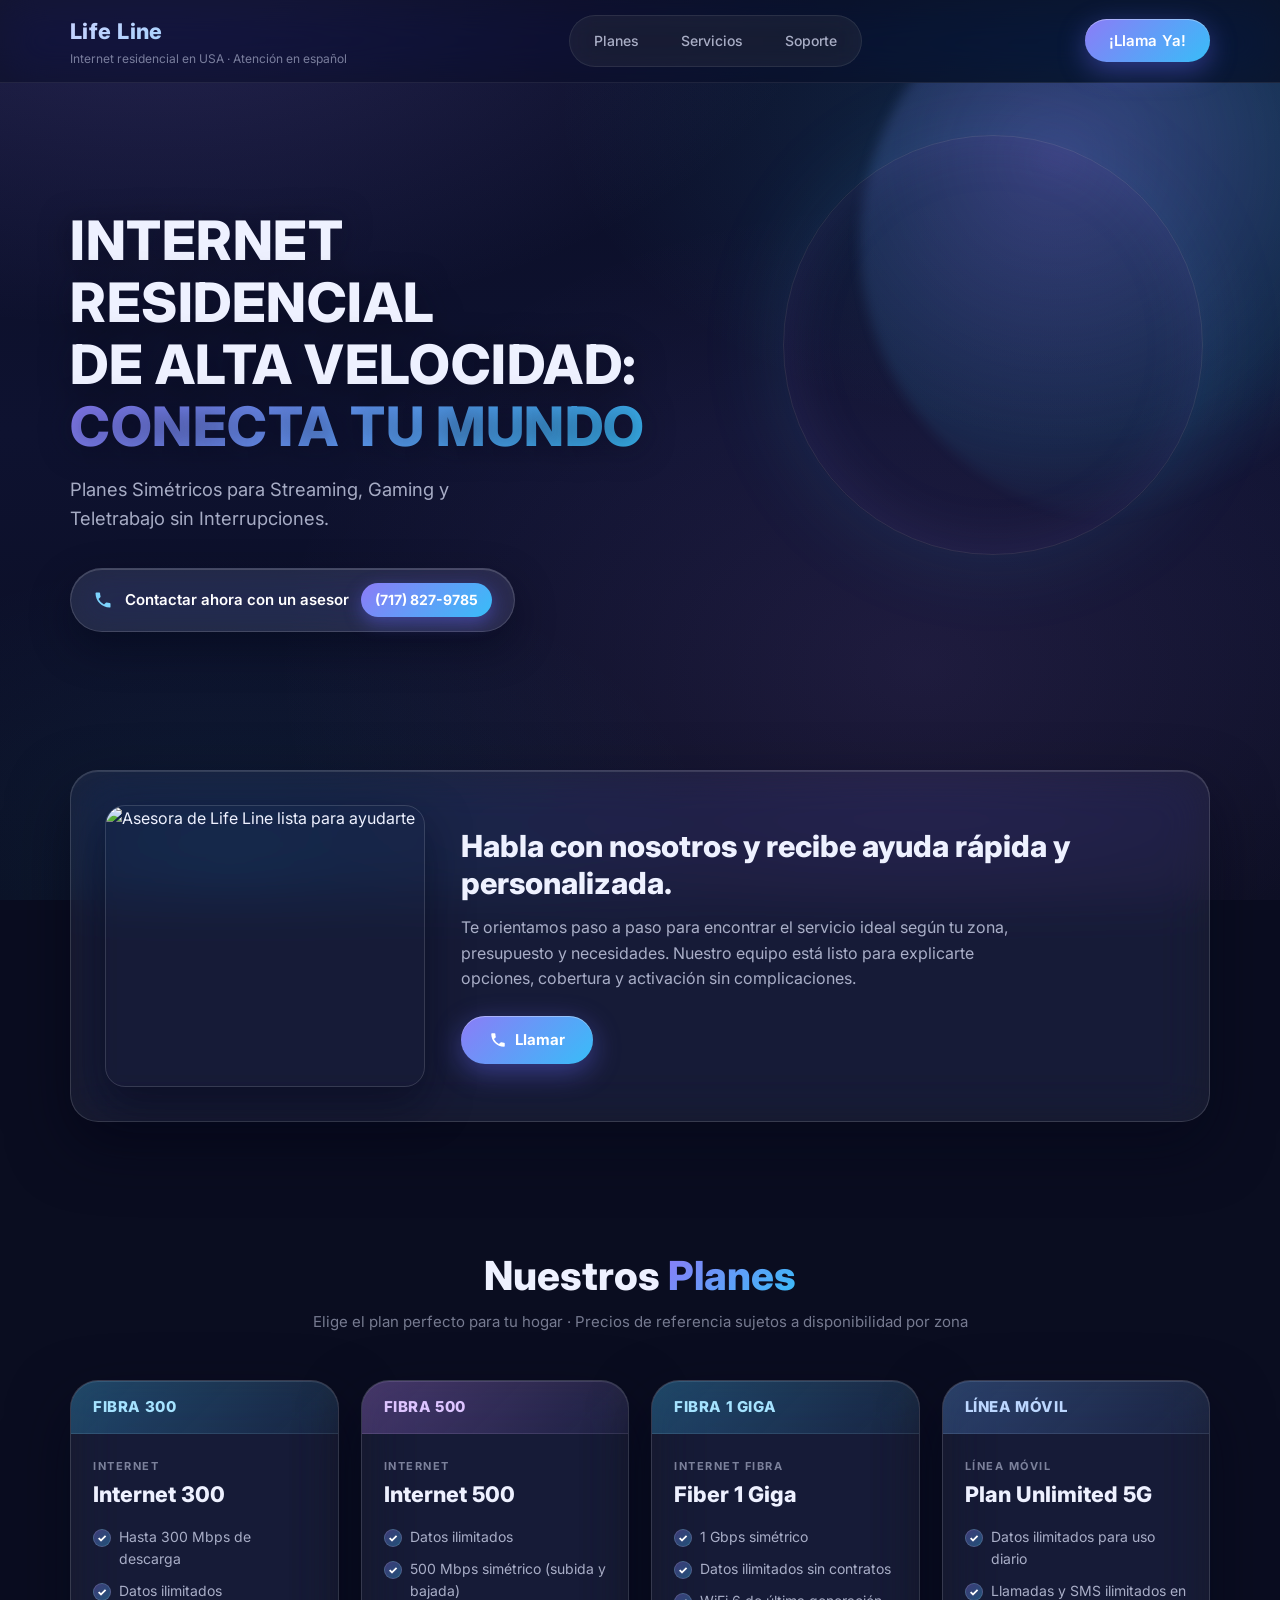
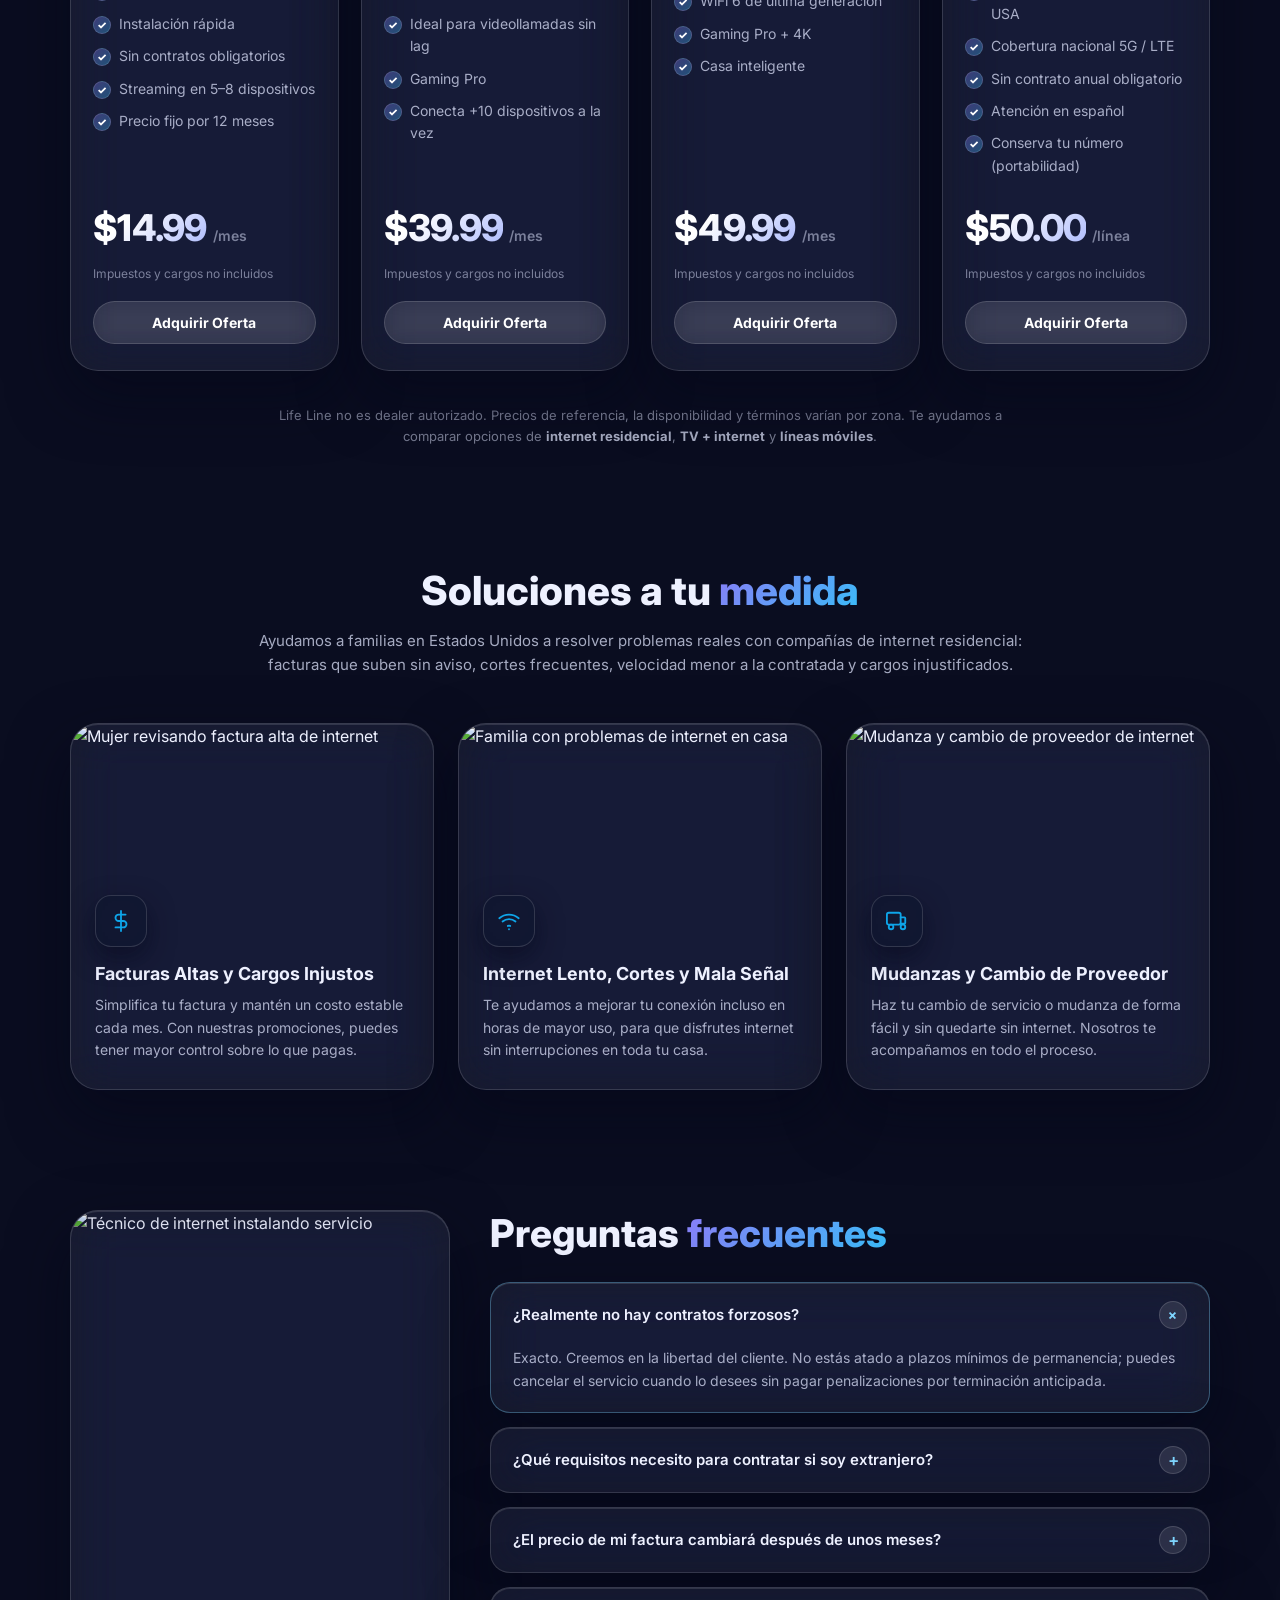
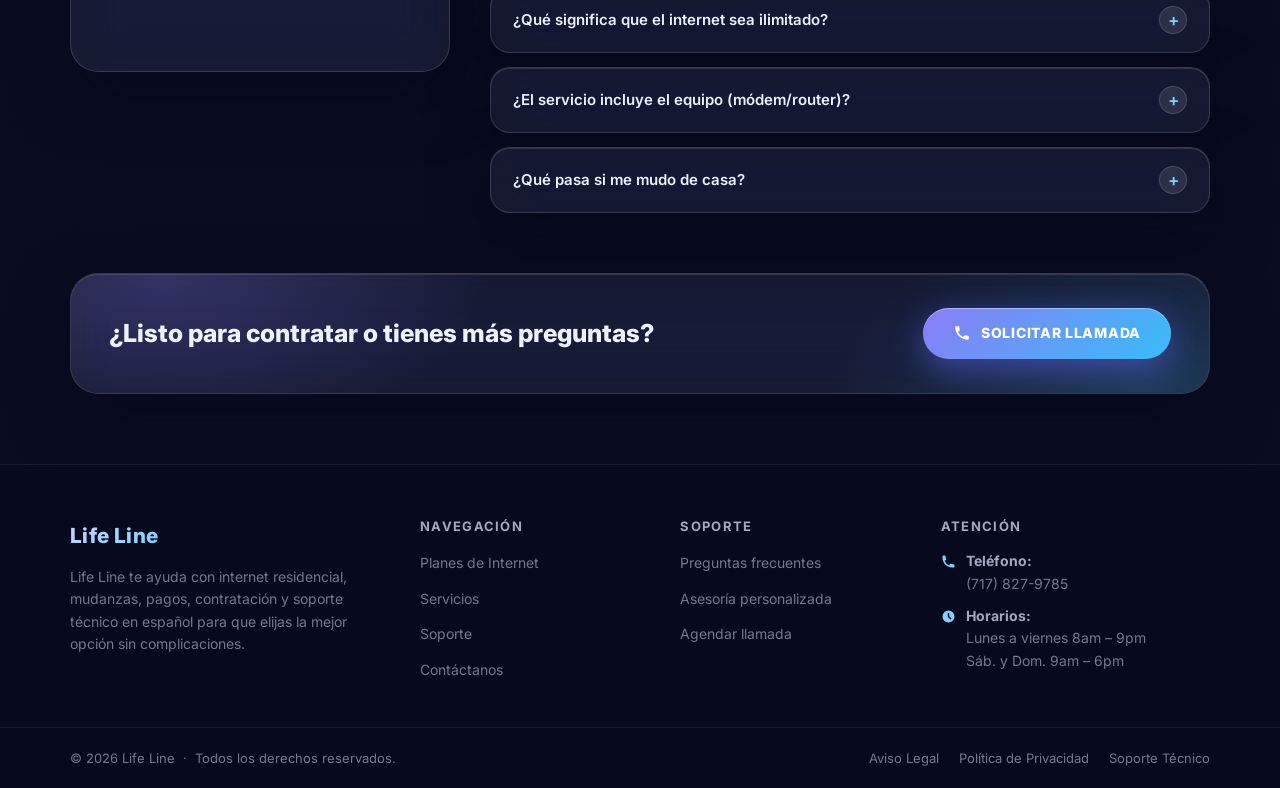
==== index.html @ d0dc678c "Rebranding a Life Line y rediseño Spatial UI - Marca Life Line en todo el sitio (antes Connecting), " ====
<!doctype html>
<html lang="es">
  <head>
    <meta charset="UTF-8" />
    <meta name="viewport" content="width=device-width, initial-scale=1" />
    <meta name="theme-color" content="#0a0d20" />

    <link rel="icon" type="image/svg+xml" href="./images/favicon.svg" />
    <link rel="apple-touch-icon" href="./images/favicon.svg" />

    <title>Life Line | Internet residencial en Estados Unidos (Planes y ayuda en español)</title>
    <meta
      name="description"
      content="Life Line: opciones de internet residencial y servicio en español para clientes en USA. Planes de 300 Mbps fibra e internet inalámbrico 90–300 Mbps. Ayuda para contratar, pagar y soporte."
    />

    <link rel="canonical" href="./" />

    <meta property="og:type" content="website" />
    <meta property="og:title" content="Life Line | Internet residencial en USA" />
    <meta
      property="og:description"
      content="Planes de internet residencial (fibra 300 Mbps e inalámbrico 90–300 Mbps). Ayuda en español para contratar, pagar y soporte."
    />
    <meta property="og:locale" content="es_US" />

    <meta name="twitter:card" content="summary" />
    <meta name="twitter:title" content="Life Line | Internet residencial en USA" />
    <meta
      name="twitter:description"
      content="Planes de internet residencial en Estados Unidos. Atención en español." />

    <link rel="preconnect" href="https://fonts.googleapis.com" />
    <link rel="preconnect" href="https://fonts.gstatic.com" crossorigin />
    <link
      href="https://fonts.googleapis.com/css2?family=Inter:wght@400;500;600;700&display=swap&font-display=swap"
      rel="stylesheet"
    />

    <meta property="og:image" content="./images/familia_conectada.webp" />
    <meta name="twitter:image" content="./images/familia_conectada.webp" />

    <link rel="stylesheet" href="./styles.css" />

    <script type="application/ld+json">
      {
        "@context": "https://schema.org",
        "@type": "LocalBusiness",
        "name": "Life Line",
        "areaServed": "US",
        "url": "./",
        "inLanguage": "es",
        "description": "Opciones de internet residencial y servicio en español para clientes en Estados Unidos. Ayuda para contratar, pagar y soporte.",
        "serviceType": [
          "Internet residencial",
          "Internet por fibra",
          "Internet inalámbrico residencial",
          "TV + Internet",
          "Líneas móviles familiares"
        ]
      }
    </script>
  </head>

  <body>
    <a class="skip-link" href="#contenido">Saltar al contenido</a>

    <header class="site-header-dark">
      <div class="container px-4">
        <div class="header-row">
          <a href="#contenido" class="brand" aria-label="Life Line — inicio">
            <div>
              <div class="brand-name">Life Line</div>
              <div class="brand-tagline">Internet residencial en USA · Atención en español</div>
            </div>
          </a>

          <nav class="nav" aria-label="Navegación principal">
            <a href="#planes">Planes</a>
            <a href="#beneficios">Servicios</a>
            <a href="#preguntas">Soporte</a>
          </nav>

          <div class="header-cta">
            <button class="btn btn-primary btn-pulse" data-action="call" type="button">¡Llama Ya!</button>
          </div>
        </div>
      </div>
    </header>

    <main id="contenido">

      <!-- ── Hero ──────────────────────────────────── -->
      <section class="hero-fullwidth" aria-label="Sección principal">
        <div class="hero-wm-cover" aria-hidden="true"></div>
        <div class="container px-4 relative z-10">
          <div class="hero-text-block">
            <h1 class="hero-title">
              INTERNET RESIDENCIAL<br>
              DE ALTA VELOCIDAD:<br>
              <span class="hero-accent">CONECTA TU MUNDO</span>
            </h1>
            <p class="hero-sub">
              Planes Simétricos para Streaming, Gaming y<br>
              Teletrabajo sin Interrupciones.
            </p>
            <a href="tel:+17178279785" class="btn-contact-hero">
              <svg xmlns="http://www.w3.org/2000/svg" viewBox="0 0 24 24" fill="currentColor" width="20" height="20" aria-hidden="true"><path d="M6.62 10.79a15.05 15.05 0 006.59 6.59l2.2-2.2a1 1 0 011.01-.24c1.12.37 2.33.57 3.58.57a1 1 0 011 1V20a1 1 0 01-1 1C10.61 21 3 13.39 3 4a1 1 0 011-1h3.5a1 1 0 011 1c0 1.25.2 2.46.57 3.58a1 1 0 01-.25 1.01l-2.2 2.2z"/></svg>
              <span>Contactar ahora con un asesor</span>
              <span class="btn-contact-num">(717) 827-9785</span>
            </a>
          </div>
        </div>
      </section>

      <!-- ── CTA Banner ─────────────────────────────── -->
      <section class="cta-banner-section" aria-label="Habla con nosotros">
        <div class="container px-4">
          <div class="cta-banner-inner">
            <div class="cta-banner-img-wrap">
              <img src="./images/mujer_call_center.webp" alt="Asesora de Life Line lista para ayudarte" class="cta-banner-img">
            </div>
            <div class="cta-banner-text">
              <h2>Habla con nosotros y recibe ayuda rápida y personalizada.</h2>
              <p>Te orientamos paso a paso para encontrar el servicio ideal según tu zona, presupuesto y necesidades. Nuestro equipo está listo para explicarte opciones, cobertura y activación sin complicaciones.</p>
              <a href="tel:+17178279785" class="cta-banner-btn">
                <svg xmlns="http://www.w3.org/2000/svg" viewBox="0 0 24 24" fill="currentColor" width="18" height="18" aria-hidden="true"><path d="M6.62 10.79a15.05 15.05 0 006.59 6.59l2.2-2.2a1 1 0 011.01-.24c1.12.37 2.33.57 3.58.57a1 1 0 011 1V20a1 1 0 01-1 1C10.61 21 3 13.39 3 4a1 1 0 011-1h3.5a1 1 0 011 1c0 1.25.2 2.46.57 3.58a1 1 0 01-.25 1.01l-2.2 2.2z"/></svg>
                Llamar
              </a>
            </div>
          </div>
        </div>
      </section>

      <!-- ── Planes ─────────────────────────────────── -->
      <section id="planes" class="planes-section-v2">
        <div class="container px-4">

          <div class="planes-head-v2">
            <h2>Nuestros <span>Planes</span></h2>
            <p>Elige el plan perfecto para tu hogar · Precios de referencia sujetos a disponibilidad por zona</p>
          </div>

          <div class="planes-grid-v2">

            <!-- Plan 1 -->
            <article class="plan-card-v2">
              <div class="plan-card-v2-header plan-v2-cyan">Fibra 300</div>
              <div class="plan-card-v2-body">
                <p class="plan-v2-type">INTERNET</p>
                <h3 class="plan-v2-name">Internet 300</h3>
                <ul class="plan-v2-features">
                  <li>Hasta 300 Mbps de descarga</li>
                  <li>Datos ilimitados</li>
                  <li>Instalación rápida</li>
                  <li>Sin contratos obligatorios</li>
                  <li>Streaming en 5–8 dispositivos</li>
                  <li>Precio fijo por 12 meses</li>
                </ul>
                <div class="plan-v2-price-row">
                  <span class="plan-v2-price">$14.99</span>
                  <span class="plan-v2-freq">/mes</span>
                </div>
                <p class="plan-v2-note">Impuestos y cargos no incluidos</p>
                <button class="plan-v2-btn plan-v2-btn-cyan" data-action="call" type="button">Adquirir Oferta</button>
              </div>
            </article>

            <!-- Plan 2 -->
            <article class="plan-card-v2">
              <div class="plan-card-v2-header plan-v2-purple">Fibra 500</div>
              <div class="plan-card-v2-body">
                <p class="plan-v2-type">INTERNET</p>
                <h3 class="plan-v2-name">Internet 500</h3>
                <ul class="plan-v2-features">
                  <li>Datos ilimitados</li>
                  <li>500 Mbps simétrico (subida y bajada)</li>
                  <li>Ideal para videollamadas sin lag</li>
                  <li>Gaming Pro</li>
                  <li>Conecta +10 dispositivos a la vez</li>
                </ul>
                <div class="plan-v2-price-row">
                  <span class="plan-v2-price">$39.99</span>
                  <span class="plan-v2-freq">/mes</span>
                </div>
                <p class="plan-v2-note">Impuestos y cargos no incluidos</p>
                <button class="plan-v2-btn plan-v2-btn-purple" data-action="call" type="button">Adquirir Oferta</button>
              </div>
            </article>

            <!-- Plan 3 -->
            <article class="plan-card-v2">
              <div class="plan-card-v2-header plan-v2-cyan">Fibra 1 Giga</div>
              <div class="plan-card-v2-body">
                <p class="plan-v2-type">INTERNET FIBRA</p>
                <h3 class="plan-v2-name">Fiber 1 Giga</h3>
                <ul class="plan-v2-features">
                  <li>1 Gbps simétrico</li>
                  <li>Datos ilimitados sin contratos</li>
                  <li>WiFi 6 de última generación</li>
                  <li>Gaming Pro + 4K</li>
                  <li>Casa inteligente</li>
                </ul>
                <div class="plan-v2-price-row">
                  <span class="plan-v2-price">$49.99</span>
                  <span class="plan-v2-freq">/mes</span>
                </div>
                <p class="plan-v2-note">Impuestos y cargos no incluidos</p>
                <button class="plan-v2-btn plan-v2-btn-cyan" data-action="call" type="button">Adquirir Oferta</button>
              </div>
            </article>

            <!-- Plan 4 -->
            <article class="plan-card-v2">
              <div class="plan-card-v2-header plan-v2-blue">Línea Móvil</div>
              <div class="plan-card-v2-body">
                <p class="plan-v2-type">LÍNEA MÓVIL</p>
                <h3 class="plan-v2-name">Plan Unlimited 5G</h3>
                <ul class="plan-v2-features">
                  <li>Datos ilimitados para uso diario</li>
                  <li>Llamadas y SMS ilimitados en USA</li>
                  <li>Cobertura nacional 5G / LTE</li>
                  <li>Sin contrato anual obligatorio</li>
                  <li>Atención en español</li>
                  <li>Conserva tu número (portabilidad)</li>
                </ul>
                <div class="plan-v2-price-row">
                  <span class="plan-v2-price">$50.00</span>
                  <span class="plan-v2-freq">/línea</span>
                </div>
                <p class="plan-v2-note">Impuestos y cargos no incluidos</p>
                <button class="plan-v2-btn plan-v2-btn-blue" data-action="call" type="button">Adquirir Oferta</button>
              </div>
            </article>

          </div>

          <p class="planes-legal-v2">
            Life Line no es dealer autorizado. Precios de referencia, la disponibilidad y términos varían por zona.
            Te ayudamos a comparar opciones de <strong>internet residencial</strong>, <strong>TV + internet</strong> y <strong>líneas móviles</strong>.
          </p>
        </div>
      </section>

      <!-- ── Soluciones a tu medida ─────────────────── -->
      <section id="beneficios" class="soluciones-section">
        <div class="container px-4">

          <div class="soluciones-head">
            <h2>Soluciones a tu <span>medida</span></h2>
            <p>Ayudamos a familias en Estados Unidos a resolver problemas reales con compañías de internet residencial: facturas que suben sin aviso, cortes frecuentes, velocidad menor a la contratada y cargos injustificados.</p>
          </div>

          <div class="soluciones-grid">

            <article class="solucion-card">
              <img src="./images/sol_facturas.webp" alt="Mujer revisando factura alta de internet" class="solucion-img-real">
              <div class="solucion-body">
                <div class="solucion-icon">
                  <svg viewBox="0 0 24 24" fill="none" stroke="#0ea5e9" stroke-width="2" stroke-linecap="round" stroke-linejoin="round" width="22" height="22">
                    <line x1="12" y1="1" x2="12" y2="23"/><path d="M17 5H9.5a3.5 3.5 0 000 7h5a3.5 3.5 0 010 7H6"/>
                  </svg>
                </div>
                <h3>Facturas Altas y Cargos Injustos</h3>
                <p>Simplifica tu factura y mantén un costo estable cada mes. Con nuestras promociones, puedes tener mayor control sobre lo que pagas.</p>
              </div>
            </article>

            <article class="solucion-card">
              <img src="./images/sol_internet.webp" alt="Familia con problemas de internet en casa" class="solucion-img-real">
              <div class="solucion-body">
                <div class="solucion-icon">
                  <svg viewBox="0 0 24 24" fill="none" stroke="#0ea5e9" stroke-width="2" stroke-linecap="round" stroke-linejoin="round" width="22" height="22">
                    <path d="M1.42 9a16 16 0 0121.16 0"/><path d="M5 12.55a11 11 0 0114.08 0"/><path d="M10.71 17.4a4 4 0 012.62-.01"/><circle cx="12" cy="21" r="1" fill="#0ea5e9" stroke="none"/>
                  </svg>
                </div>
                <h3>Internet Lento, Cortes y Mala Señal</h3>
                <p>Te ayudamos a mejorar tu conexión incluso en horas de mayor uso, para que disfrutes internet sin interrupciones en toda tu casa.</p>
              </div>
            </article>

            <article class="solucion-card">
              <img src="./images/sol_mudanza.webp" alt="Mudanza y cambio de proveedor de internet" class="solucion-img-real">
              <div class="solucion-body">
                <div class="solucion-icon">
                  <svg viewBox="0 0 24 24" fill="none" stroke="#0ea5e9" stroke-width="2" stroke-linecap="round" stroke-linejoin="round" width="22" height="22">
                    <rect x="1" y="3" width="15" height="13" rx="2"/><path d="M16 8h4a1 1 0 011 1v5a1 1 0 01-1 1h-4"/><circle cx="5.5" cy="18.5" r="2.5"/><circle cx="18.5" cy="18.5" r="2.5"/>
                  </svg>
                </div>
                <h3>Mudanzas y Cambio de Proveedor</h3>
                <p>Haz tu cambio de servicio o mudanza de forma fácil y sin quedarte sin internet. Nosotros te acompañamos en todo el proceso.</p>
              </div>
            </article>

          </div>
        </div>
      </section>

      <!-- ── Preguntas Frecuentes ───────────────────── -->
      <section id="preguntas" class="faq-section-v2">
        <div class="container px-4">
          <div class="faq-layout-v2">

            <div class="faq-img-col">
              <img src="./images/faq_tecnico.webp" alt="Técnico de internet instalando servicio" class="faq-img-photo">
            </div>

            <div class="faq-content-col">
              <h2 class="faq-v2-title">Preguntas <span>frecuentes</span></h2>

              <div class="faq-accordion-v2">

                <details class="faq-item-v2" open>
                  <summary class="faq-q-v2">¿Realmente no hay contratos forzosos?</summary>
                  <div class="faq-a-v2">Exacto. Creemos en la libertad del cliente. No estás atado a plazos mínimos de permanencia; puedes cancelar el servicio cuando lo desees sin pagar penalizaciones por terminación anticipada.</div>
                </details>

                <details class="faq-item-v2">
                  <summary class="faq-q-v2">¿Qué requisitos necesito para contratar si soy extranjero?</summary>
                  <div class="faq-a-v2">En la mayoría de los casos solo necesitas un ID válido y una dirección de servicio en USA. Te orientamos con todos los pasos y documentos necesarios según tu situación.</div>
                </details>

                <details class="faq-item-v2">
                  <summary class="faq-q-v2">¿El precio de mi factura cambiará después de unos meses?</summary>
                  <div class="faq-a-v2">Algunos planes tienen precio introductorio por 12 meses. Te explicamos exactamente cuándo y cuánto puede cambiar tu tarifa para que no tengas sorpresas en tu factura.</div>
                </details>

                <details class="faq-item-v2">
                  <summary class="faq-q-v2">¿Qué significa que el internet sea ilimitado?</summary>
                  <div class="faq-a-v2">Significa que no hay límite en los gigabytes que puedes consumir al mes. Puedes hacer streaming, gaming y videollamadas sin preocuparte por quedarte sin datos.</div>
                </details>

                <details class="faq-item-v2">
                  <summary class="faq-q-v2">¿El servicio incluye el equipo (módem/router)?</summary>
                  <div class="faq-a-v2">Depende del proveedor y plan que elijas. Te informamos qué está incluido y si hay costos adicionales por el equipo, para que tomes la mejor decisión.</div>
                </details>

                <details class="faq-item-v2">
                  <summary class="faq-q-v2">¿Qué pasa si me mudo de casa?</summary>
                  <div class="faq-a-v2">Te ayudamos a gestionar el traslado de tu servicio a la nueva dirección o a buscar la mejor opción disponible en tu nueva zona de cobertura.</div>
                </details>

              </div>
            </div>

          </div>
        </div>

        <div class="faq-v2-cta">
          <div class="container px-4">
            <div class="faq-v2-cta-inner">
              <h3>¿Listo para contratar o tienes más preguntas?</h3>
              <a href="tel:+17178279785" class="faq-v2-btn-call">
                <svg xmlns="http://www.w3.org/2000/svg" viewBox="0 0 24 24" fill="currentColor" width="18" height="18" aria-hidden="true"><path d="M6.62 10.79a15.05 15.05 0 006.59 6.59l2.2-2.2a1 1 0 011.01-.24c1.12.37 2.33.57 3.58.57a1 1 0 011 1V20a1 1 0 01-1 1C10.61 21 3 13.39 3 4a1 1 0 011-1h3.5a1 1 0 011 1c0 1.25.2 2.46.57 3.58a1 1 0 01-.25 1.01l-2.2 2.2z"/></svg>
                SOLICITAR LLAMADA
              </a>
            </div>
          </div>
        </div>
      </section>

    </main>

    <!-- ── Footer ─────────────────────────────────── -->
    <footer class="footer-new">
      <div class="container px-4">
        <div class="footer-new-top">

          <div class="footer-new-brand">
            <div class="footer-new-logo">
              <span>Life Line</span>
            </div>
            <p>Life Line te ayuda con internet residencial, mudanzas, pagos, contratación y soporte técnico en español para que elijas la mejor opción sin complicaciones.</p>
          </div>

          <div class="footer-new-col">
            <h4>Navegación</h4>
            <ul>
              <li><a href="#planes">Planes de Internet</a></li>
              <li><a href="#beneficios">Servicios</a></li>
              <li><a href="#preguntas">Soporte</a></li>
              <li><a href="tel:+17178279785">Contáctanos</a></li>
            </ul>
          </div>

          <div class="footer-new-col">
            <h4>Soporte</h4>
            <ul>
              <li><a href="#preguntas">Preguntas frecuentes</a></li>
              <li><a href="tel:+17178279785">Asesoría personalizada</a></li>
              <li><a href="tel:+17178279785">Agendar llamada</a></li>
            </ul>
          </div>

          <div class="footer-new-col">
            <h4>Atención</h4>
            <ul class="footer-new-contact">
              <li>
                <svg viewBox="0 0 20 20" fill="currentColor" width="15" height="15" aria-hidden="true"><path d="M2 3a1 1 0 011-1h2.153a1 1 0 01.986.836l.74 4.435a1 1 0 01-.54 1.06l-1.548.773a11.037 11.037 0 006.105 6.105l.774-1.548a1 1 0 011.059-.54l4.435.74a1 1 0 01.836.986V17a1 1 0 01-1 1h-2C7.82 18 2 12.18 2 5V3z"/></svg>
                <span><strong>Teléfono:</strong><br>(717) 827-9785</span>
              </li>
              <li>
                <svg viewBox="0 0 20 20" fill="currentColor" width="15" height="15" aria-hidden="true"><path fill-rule="evenodd" d="M10 18a8 8 0 100-16 8 8 0 000 16zm1-12a1 1 0 10-2 0v4a1 1 0 00.293.707l2.828 2.829a1 1 0 101.415-1.415L11 9.586V6z" clip-rule="evenodd"/></svg>
                <span><strong>Horarios:</strong><br>Lunes a viernes 8am – 9pm<br>Sáb. y Dom. 9am – 6pm</span>
              </li>
            </ul>
          </div>

        </div>
      </div>

      <div class="footer-new-bottom">
        <div class="container px-4">
          <div class="footer-new-bottom-inner">
            <span>&copy; <span data-year></span> Life Line &nbsp;·&nbsp; Todos los derechos reservados.</span>
            <span class="footer-new-links">
              <a href="./legal.html">Aviso Legal</a>
              <a href="./privacy.html">Política de Privacidad</a>
              <a href="#preguntas">Soporte Técnico</a>
            </span>
          </div>
        </div>
      </div>
    </footer>

    <div class="sticky-cta" role="region" aria-label="Acciones rápidas">
      <button class="sticky-btn sticky-btn-primary" data-action="call" type="button">LLAMA AHORA</button>
    </div>

    <script src="./app.js" defer></script>
  </body>
</html>
---- styles.css ----
/* ============================================================
   LIFE LINE — Spatial UI (visionOS-inspired)
   Vidrio translúcido, profundidad por capas, glows suaves.
   Paleta: violeta #8b7cf7 · cian #38bdf8 sobre índigo profundo.
   ============================================================ */

:root {
  --bg-0: #0a0d20;
  --bg-1: #10142e;

  --ink: #eef1ff;
  --ink-soft: rgba(226, 232, 255, 0.72);
  --ink-faint: rgba(226, 232, 255, 0.5);

  --violet: #8b7cf7;
  --cyan: #38bdf8;
  --cyan-soft: #7dd3fc;
  --purple: #c084fc;
  --blue: #60a5fa;

  --glass: rgba(255, 255, 255, 0.06);
  --glass-strong: rgba(255, 255, 255, 0.1);
  --stroke: rgba(255, 255, 255, 0.14);
  --stroke-soft: rgba(255, 255, 255, 0.08);

  --radius-lg: 28px;
  --radius-md: 20px;
  --radius-sm: 14px;

  --shadow-float: 0 24px 60px rgba(3, 6, 24, 0.5);
  --shadow-hover: 0 32px 80px rgba(3, 6, 24, 0.65);

  --grad-accent: linear-gradient(135deg, #8b7cf7 0%, #38bdf8 100%);
  --grad-accent-soft: linear-gradient(135deg, rgba(139, 124, 247, 0.35), rgba(56, 189, 248, 0.35));

  --font: "Inter", system-ui, -apple-system, "Segoe UI", sans-serif;
}

/* ── Reset ─────────────────────────────────────────────── */
*,
*::before,
*::after {
  box-sizing: border-box;
}

html {
  scroll-behavior: smooth;
  -webkit-text-size-adjust: 100%;
}

body {
  margin: 0;
  font-family: var(--font);
  font-size: 16px;
  line-height: 1.6;
  color: var(--ink);
  background-color: var(--bg-0);
  /* 5 capas: el parallax de app.js mueve las background-position */
  background-image:
    radial-gradient(1100px 620px at 12% -6%, rgba(139, 124, 247, 0.22), transparent 62%),
    radial-gradient(950px 560px at 88% 12%, rgba(56, 189, 248, 0.16), transparent 60%),
    radial-gradient(1000px 720px at 72% 74%, rgba(192, 132, 252, 0.1), transparent 65%),
    radial-gradient(820px 520px at 18% 96%, rgba(56, 189, 248, 0.08), transparent 60%),
    linear-gradient(180deg, #0b0e26 0%, #0e1230 48%, #0a0d20 100%);
  background-repeat: no-repeat;
  background-attachment: fixed;
  overflow-x: hidden;
  opacity: 0;
}

body[data-ready="true"] {
  opacity: 1;
  transition: opacity 160ms ease;
}

img {
  max-width: 100%;
  display: block;
}

h1, h2, h3, h4 {
  margin: 0;
  line-height: 1.2;
  font-weight: 700;
  color: var(--ink);
}

p {
  margin: 0;
}

ul {
  margin: 0;
  padding: 0;
  list-style: none;
}

a {
  color: var(--cyan-soft);
  text-decoration: none;
}

button {
  font-family: inherit;
  cursor: pointer;
  border: none;
}

::selection {
  background: rgba(139, 124, 247, 0.45);
  color: #fff;
}

:focus-visible {
  outline: 2px solid var(--cyan-soft);
  outline-offset: 3px;
  border-radius: 6px;
}

/* ── Utilidades ────────────────────────────────────────── */
.container {
  max-width: 1180px;
  margin-inline: auto;
}

.px-4 {
  padding-inline: 20px;
}

.relative { position: relative; }
.z-10 { z-index: 10; }

.skip-link {
  position: absolute;
  left: -9999px;
  top: 0;
  z-index: 100;
  padding: 10px 18px;
  background: var(--grad-accent);
  color: #fff;
  border-radius: 0 0 12px 0;
  font-weight: 600;
}

.skip-link:focus {
  left: 0;
}

/* Panel de vidrio base */
.cta-banner-inner,
.plan-card-v2,
.solucion-card,
.faq-item-v2,
.faq-v2-cta-inner,
.faq-img-col {
  background: var(--glass);
  -webkit-backdrop-filter: blur(24px) saturate(160%);
  backdrop-filter: blur(24px) saturate(160%);
  border: 1px solid var(--stroke);
  box-shadow:
    inset 0 1px 0 rgba(255, 255, 255, 0.12),
    var(--shadow-float);
}

@supports not ((backdrop-filter: blur(1px)) or (-webkit-backdrop-filter: blur(1px))) {
  .cta-banner-inner,
  .plan-card-v2,
  .solucion-card,
  .faq-item-v2,
  .faq-v2-cta-inner,
  .faq-img-col {
    background: rgba(20, 24, 52, 0.92);
  }
}

/* Animación de entrada (app.js pone data-reveal) */
[data-reveal] {
  transition: opacity 0.7s cubic-bezier(0.22, 0.61, 0.36, 1),
    transform 0.7s cubic-bezier(0.22, 0.61, 0.36, 1);
}

[data-reveal="pending"] {
  opacity: 0;
  transform: translateY(26px);
}

[data-reveal="in"] {
  opacity: 1;
  transform: none;
}

/* ── Botones ───────────────────────────────────────────── */
.btn {
  display: inline-flex;
  align-items: center;
  justify-content: center;
  gap: 8px;
  padding: 12px 24px;
  border-radius: 999px;
  font-size: 15px;
  font-weight: 600;
  letter-spacing: 0.01em;
  transition: transform 0.25s ease, box-shadow 0.25s ease, filter 0.25s ease;
}

.btn-primary {
  background: var(--grad-accent);
  color: #fff;
  box-shadow:
    0 8px 28px rgba(99, 102, 241, 0.45),
    inset 0 1px 0 rgba(255, 255, 255, 0.35);
}

.btn-primary:hover {
  transform: translateY(-2px);
  filter: brightness(1.08);
  box-shadow:
    0 14px 38px rgba(99, 102, 241, 0.6),
    inset 0 1px 0 rgba(255, 255, 255, 0.35);
}

@keyframes pulseGlow {
  0%, 100% {
    box-shadow:
      0 8px 28px rgba(99, 102, 241, 0.45),
      0 0 0 0 rgba(56, 189, 248, 0.45),
      inset 0 1px 0 rgba(255, 255, 255, 0.35);
  }
  50% {
    box-shadow:
      0 8px 28px rgba(99, 102, 241, 0.55),
      0 0 0 12px rgba(56, 189, 248, 0),
      inset 0 1px 0 rgba(255, 255, 255, 0.35);
  }
}

.btn-pulse {
  animation: pulseGlow 2.4s ease-in-out infinite;
}

/* ── Header ────────────────────────────────────────────── */
.site-header-dark {
  position: sticky;
  top: 0;
  z-index: 50;
  background: rgba(10, 13, 32, 0.55);
  -webkit-backdrop-filter: blur(20px) saturate(160%);
  backdrop-filter: blur(20px) saturate(160%);
  border-bottom: 1px solid var(--stroke-soft);
}

.header-row {
  display: flex;
  align-items: center;
  justify-content: space-between;
  gap: 20px;
  padding-block: 14px;
}

.brand {
  display: inline-flex;
  align-items: center;
  gap: 12px;
}

.brand-name {
  font-size: 1.35rem;
  font-weight: 800;
  letter-spacing: 0.02em;
  background: linear-gradient(135deg, #c7d2fe 0%, #7dd3fc 100%);
  -webkit-background-clip: text;
  background-clip: text;
  -webkit-text-fill-color: transparent;
  color: transparent;
}

.brand-tagline {
  font-size: 12px;
  color: var(--ink-faint);
}

.nav {
  display: flex;
  align-items: center;
  gap: 6px;
  padding: 6px;
  border-radius: 999px;
  background: var(--glass);
  border: 1px solid var(--stroke-soft);
  -webkit-backdrop-filter: blur(16px);
  backdrop-filter: blur(16px);
}

.nav a {
  padding: 8px 18px;
  border-radius: 999px;
  font-size: 14px;
  font-weight: 500;
  color: var(--ink-soft);
  transition: background 0.25s ease, color 0.25s ease;
}

.nav a:hover {
  background: var(--glass-strong);
  color: #fff;
}

/* ── Hero ──────────────────────────────────────────────── */
.hero-fullwidth {
  position: relative;
  padding: clamp(90px, 14vh, 150px) 0 clamp(80px, 12vh, 130px);
  overflow: hidden;
}

/* Capa decorativa: orbes y anillo de profundidad */
.hero-wm-cover {
  position: absolute;
  inset: 0;
  pointer-events: none;
}

.hero-wm-cover::before {
  content: "";
  position: absolute;
  width: 560px;
  height: 560px;
  right: -140px;
  top: -120px;
  border-radius: 50%;
  background: radial-gradient(circle at 35% 35%, rgba(139, 124, 247, 0.32), rgba(56, 189, 248, 0.1) 55%, transparent 72%);
  filter: blur(6px);
}

.hero-wm-cover::after {
  content: "";
  position: absolute;
  width: 420px;
  height: 420px;
  right: 6%;
  top: 8%;
  border-radius: 50%;
  border: 1px solid rgba(255, 255, 255, 0.1);
  box-shadow:
    inset 0 0 60px rgba(139, 124, 247, 0.12),
    0 0 90px rgba(56, 189, 248, 0.12);
}

.hero-text-block {
  max-width: 640px;
}

.hero-title {
  font-size: clamp(2rem, 5.2vw, 3.4rem);
  font-weight: 800;
  letter-spacing: 0.01em;
  line-height: 1.14;
  text-shadow: 0 2px 30px rgba(10, 13, 32, 0.6);
}

.hero-accent {
  background: var(--grad-accent);
  -webkit-background-clip: text;
  background-clip: text;
  -webkit-text-fill-color: transparent;
  color: transparent;
}

.hero-sub {
  margin-top: 18px;
  font-size: clamp(1rem, 2vw, 1.15rem);
  color: var(--ink-soft);
}

.btn-contact-hero {
  display: inline-flex;
  align-items: center;
  flex-wrap: wrap;
  gap: 12px;
  margin-top: 34px;
  padding: 14px 22px;
  border-radius: 999px;
  background: var(--glass-strong);
  border: 1px solid var(--stroke);
  -webkit-backdrop-filter: blur(20px) saturate(160%);
  backdrop-filter: blur(20px) saturate(160%);
  color: #fff;
  font-weight: 600;
  font-size: 15px;
  box-shadow:
    inset 0 1px 0 rgba(255, 255, 255, 0.16),
    0 16px 40px rgba(3, 6, 24, 0.45);
  transition: transform 0.25s ease, box-shadow 0.25s ease, border-color 0.25s ease;
}

.btn-contact-hero:hover {
  transform: translateY(-2px);
  border-color: rgba(125, 211, 252, 0.5);
  box-shadow:
    inset 0 1px 0 rgba(255, 255, 255, 0.16),
    0 20px 55px rgba(56, 189, 248, 0.25);
}

.btn-contact-hero svg {
  color: var(--cyan-soft);
}

.btn-contact-num {
  padding: 6px 14px;
  border-radius: 999px;
  background: var(--grad-accent);
  font-weight: 700;
  font-size: 14px;
  box-shadow: 0 6px 18px rgba(99, 102, 241, 0.45);
}

/* ── CTA Banner ────────────────────────────────────────── */
.cta-banner-section {
  padding: 30px 0 60px;
}

.cta-banner-inner {
  display: grid;
  grid-template-columns: 320px 1fr;
  gap: 36px;
  align-items: center;
  border-radius: var(--radius-lg);
  padding: 34px;
}

.cta-banner-img-wrap {
  border-radius: var(--radius-md);
  overflow: hidden;
  border: 1px solid var(--stroke);
  box-shadow: 0 18px 44px rgba(3, 6, 24, 0.5);
}

.cta-banner-img {
  width: 100%;
  height: 280px;
  object-fit: cover;
}

.cta-banner-text h2 {
  font-size: clamp(1.4rem, 3vw, 1.9rem);
  font-weight: 800;
}

.cta-banner-text p {
  margin-top: 14px;
  color: var(--ink-soft);
  max-width: 56ch;
}

.cta-banner-btn {
  display: inline-flex;
  align-items: center;
  gap: 8px;
  margin-top: 24px;
  padding: 12px 28px;
  border-radius: 999px;
  background: var(--grad-accent);
  color: #fff;
  font-weight: 700;
  font-size: 15px;
  box-shadow:
    0 8px 28px rgba(99, 102, 241, 0.45),
    inset 0 1px 0 rgba(255, 255, 255, 0.35);
  transition: transform 0.25s ease, filter 0.25s ease;
}

.cta-banner-btn:hover {
  transform: translateY(-2px);
  filter: brightness(1.08);
}

/* ── Planes ────────────────────────────────────────────── */
.planes-section-v2 {
  padding: 70px 0 60px;
}

.planes-head-v2 {
  text-align: center;
  margin-bottom: 46px;
}

.planes-head-v2 h2 {
  font-size: clamp(1.8rem, 4vw, 2.5rem);
  font-weight: 800;
}

.planes-head-v2 h2 span {
  background: var(--grad-accent);
  -webkit-background-clip: text;
  background-clip: text;
  -webkit-text-fill-color: transparent;
  color: transparent;
}

.planes-head-v2 p {
  margin-top: 10px;
  color: var(--ink-faint);
  font-size: 15px;
}

.planes-grid-v2 {
  display: grid;
  grid-template-columns: repeat(4, 1fr);
  gap: 22px;
}

.plan-card-v2 {
  display: flex;
  flex-direction: column;
  border-radius: var(--radius-lg);
  overflow: hidden;
  transition: transform 0.3s ease, box-shadow 0.3s ease, border-color 0.3s ease;
}

.plan-card-v2:hover {
  transform: translateY(-8px);
  border-color: rgba(255, 255, 255, 0.24);
  box-shadow:
    inset 0 1px 0 rgba(255, 255, 255, 0.12),
    var(--shadow-hover);
}

.plan-card-v2-header {
  padding: 14px 22px;
  font-weight: 800;
  font-size: 15px;
  letter-spacing: 0.04em;
  text-transform: uppercase;
  border-bottom: 1px solid var(--stroke-soft);
}

.plan-v2-cyan {
  background: linear-gradient(135deg, rgba(56, 189, 248, 0.28), rgba(56, 189, 248, 0.06));
  color: #a5e3ff;
}

.plan-v2-purple {
  background: linear-gradient(135deg, rgba(192, 132, 252, 0.28), rgba(139, 124, 247, 0.06));
  color: #ddc4ff;
}

.plan-v2-blue {
  background: linear-gradient(135deg, rgba(96, 165, 250, 0.28), rgba(96, 165, 250, 0.06));
  color: #bcd7ff;
}

.plan-card-v2-body {
  display: flex;
  flex-direction: column;
  flex: 1;
  padding: 24px 22px 26px;
}

.plan-v2-type {
  font-size: 11px;
  font-weight: 700;
  letter-spacing: 0.14em;
  color: var(--ink-faint);
}

.plan-v2-name {
  margin-top: 6px;
  font-size: 1.35rem;
  font-weight: 800;
}

.plan-v2-features {
  margin-top: 18px;
  display: grid;
  gap: 10px;
  flex: 1;
  align-content: start;
}

.plan-v2-features li {
  position: relative;
  padding-left: 26px;
  font-size: 14px;
  color: var(--ink-soft);
}

.plan-v2-features li::before {
  content: "✓";
  position: absolute;
  left: 0;
  top: 3px;
  width: 18px;
  height: 18px;
  display: grid;
  place-items: center;
  border-radius: 50%;
  font-size: 11px;
  font-weight: 800;
  color: #fff;
  background: var(--grad-accent-soft);
  border: 1px solid var(--stroke);
}

.plan-v2-price-row {
  display: flex;
  align-items: baseline;
  gap: 6px;
  margin-top: 22px;
}

.plan-v2-price {
  font-size: 2.3rem;
  font-weight: 800;
  letter-spacing: -0.02em;
  background: linear-gradient(135deg, #ffffff 30%, #a5b4fc 100%);
  -webkit-background-clip: text;
  background-clip: text;
  -webkit-text-fill-color: transparent;
  color: transparent;
}

.plan-v2-freq {
  color: var(--ink-faint);
  font-size: 14px;
  font-weight: 600;
}

.plan-v2-note {
  margin-top: 6px;
  font-size: 12px;
  color: var(--ink-faint);
}

.plan-v2-btn {
  margin-top: 18px;
  width: 100%;
  padding: 12px 18px;
  border-radius: 999px;
  font-size: 14px;
  font-weight: 700;
  color: #fff;
  background: var(--glass-strong);
  border: 1px solid var(--stroke);
  -webkit-backdrop-filter: blur(12px);
  backdrop-filter: blur(12px);
  transition: transform 0.25s ease, box-shadow 0.25s ease, border-color 0.25s ease, background 0.25s ease;
}

.plan-v2-btn:hover {
  transform: translateY(-2px);
}

.plan-v2-btn-cyan:hover {
  border-color: rgba(56, 189, 248, 0.6);
  background: rgba(56, 189, 248, 0.18);
  box-shadow: 0 10px 30px rgba(56, 189, 248, 0.28);
}

.plan-v2-btn-purple:hover {
  border-color: rgba(192, 132, 252, 0.6);
  background: rgba(192, 132, 252, 0.18);
  box-shadow: 0 10px 30px rgba(192, 132, 252, 0.28);
}

.plan-v2-btn-blue:hover {
  border-color: rgba(96, 165, 250, 0.6);
  background: rgba(96, 165, 250, 0.18);
  box-shadow: 0 10px 30px rgba(96, 165, 250, 0.28);
}

.planes-legal-v2 {
  margin-top: 34px;
  text-align: center;
  font-size: 13px;
  color: var(--ink-faint);
  max-width: 760px;
  margin-inline: auto;
}

.planes-legal-v2 strong {
  color: var(--ink-soft);
}

/* ── Soluciones ────────────────────────────────────────── */
.soluciones-section {
  padding: 60px 0;
}

.soluciones-head {
  text-align: center;
  max-width: 780px;
  margin: 0 auto 46px;
}

.soluciones-head h2 {
  font-size: clamp(1.8rem, 4vw, 2.5rem);
  font-weight: 800;
}

.soluciones-head h2 span {
  background: var(--grad-accent);
  -webkit-background-clip: text;
  background-clip: text;
  -webkit-text-fill-color: transparent;
  color: transparent;
}

.soluciones-head p {
  margin-top: 14px;
  color: var(--ink-soft);
  font-size: 15px;
}

.soluciones-grid {
  display: grid;
  grid-template-columns: repeat(3, 1fr);
  gap: 24px;
}

.solucion-card {
  border-radius: var(--radius-lg);
  overflow: hidden;
  transition: transform 0.3s ease, box-shadow 0.3s ease, border-color 0.3s ease;
}

.solucion-card:hover {
  transform: translateY(-8px);
  border-color: rgba(255, 255, 255, 0.24);
  box-shadow:
    inset 0 1px 0 rgba(255, 255, 255, 0.12),
    var(--shadow-hover);
}

.solucion-img-real {
  width: 100%;
  height: 185px;
  object-fit: cover;
  -webkit-mask-image: linear-gradient(180deg, #000 70%, transparent 100%);
  mask-image: linear-gradient(180deg, #000 70%, transparent 100%);
}

.solucion-body {
  position: relative;
  padding: 0 24px 28px;
  margin-top: -14px;
}

.solucion-icon {
  width: 52px;
  height: 52px;
  display: grid;
  place-items: center;
  border-radius: 16px;
  background: rgba(14, 20, 46, 0.75);
  border: 1px solid var(--stroke);
  -webkit-backdrop-filter: blur(14px);
  backdrop-filter: blur(14px);
  box-shadow: 0 10px 26px rgba(3, 6, 24, 0.5);
  margin-bottom: 16px;
}

.solucion-body h3 {
  font-size: 1.12rem;
  font-weight: 700;
}

.solucion-body p {
  margin-top: 10px;
  font-size: 14px;
  color: var(--ink-soft);
}

/* ── FAQ ───────────────────────────────────────────────── */
.faq-section-v2 {
  padding: 60px 0 0;
}

.faq-layout-v2 {
  display: grid;
  grid-template-columns: 380px 1fr;
  gap: 40px;
  align-items: start;
}

.faq-img-col {
  border-radius: var(--radius-lg);
  overflow: hidden;
  position: sticky;
  top: 96px;
}

.faq-img-photo {
  width: 100%;
  height: 460px;
  object-fit: cover;
  opacity: 0.92;
}

.faq-v2-title {
  font-size: clamp(1.8rem, 4vw, 2.4rem);
  font-weight: 800;
  margin-bottom: 26px;
}

.faq-v2-title span {
  background: var(--grad-accent);
  -webkit-background-clip: text;
  background-clip: text;
  -webkit-text-fill-color: transparent;
  color: transparent;
}

.faq-accordion-v2 {
  display: grid;
  gap: 14px;
}

.faq-item-v2 {
  border-radius: var(--radius-md);
  overflow: hidden;
  transition: border-color 0.3s ease;
}

.faq-item-v2[open] {
  border-color: rgba(125, 211, 252, 0.35);
}

.faq-q-v2 {
  list-style: none;
  display: flex;
  align-items: center;
  justify-content: space-between;
  gap: 16px;
  padding: 18px 22px;
  font-size: 15px;
  font-weight: 600;
  cursor: pointer;
  transition: background 0.25s ease;
}

.faq-q-v2::-webkit-details-marker {
  display: none;
}

.faq-q-v2:hover {
  background: var(--glass);
}

.faq-q-v2::after {
  content: "+";
  flex-shrink: 0;
  width: 28px;
  height: 28px;
  display: grid;
  place-items: center;
  border-radius: 50%;
  background: var(--glass-strong);
  border: 1px solid var(--stroke);
  font-size: 17px;
  font-weight: 600;
  color: var(--cyan-soft);
  transition: transform 0.3s ease;
}

.faq-item-v2[open] .faq-q-v2::after {
  transform: rotate(45deg);
}

.faq-a-v2 {
  padding: 0 22px 20px;
  font-size: 14px;
  color: var(--ink-soft);
}

/* CTA final del FAQ */
.faq-v2-cta {
  padding: 60px 0 70px;
}

.faq-v2-cta-inner {
  display: flex;
  align-items: center;
  justify-content: space-between;
  flex-wrap: wrap;
  gap: 22px;
  padding: 34px 38px;
  border-radius: var(--radius-lg);
  position: relative;
  overflow: hidden;
}

.faq-v2-cta-inner::before {
  content: "";
  position: absolute;
  inset: 0;
  background:
    radial-gradient(500px 260px at 8% 0%, rgba(139, 124, 247, 0.25), transparent 65%),
    radial-gradient(500px 260px at 95% 100%, rgba(56, 189, 248, 0.2), transparent 65%);
  pointer-events: none;
}

.faq-v2-cta-inner h3 {
  position: relative;
  font-size: clamp(1.2rem, 2.6vw, 1.55rem);
  font-weight: 800;
}

.faq-v2-btn-call {
  position: relative;
  display: inline-flex;
  align-items: center;
  gap: 10px;
  padding: 14px 30px;
  border-radius: 999px;
  background: var(--grad-accent);
  color: #fff;
  font-weight: 800;
  font-size: 14px;
  letter-spacing: 0.05em;
  box-shadow:
    0 10px 32px rgba(99, 102, 241, 0.5),
    inset 0 1px 0 rgba(255, 255, 255, 0.35);
  transition: transform 0.25s ease, filter 0.25s ease;
}

.faq-v2-btn-call:hover {
  transform: translateY(-2px);
  filter: brightness(1.08);
}

/* ── Footer ────────────────────────────────────────────── */
.footer-new {
  background: rgba(7, 9, 24, 0.6);
  -webkit-backdrop-filter: blur(20px) saturate(140%);
  backdrop-filter: blur(20px) saturate(140%);
  border-top: 1px solid var(--stroke-soft);
}

.footer-new-top {
  display: grid;
  grid-template-columns: 1.4fr 1fr 1fr 1.2fr;
  gap: 36px;
  padding: 54px 0 44px;
}

.footer-new-logo span {
  font-size: 1.3rem;
  font-weight: 800;
  letter-spacing: 0.02em;
  background: linear-gradient(135deg, #c7d2fe 0%, #7dd3fc 100%);
  -webkit-background-clip: text;
  background-clip: text;
  -webkit-text-fill-color: transparent;
  color: transparent;
}

.footer-new-brand p {
  margin-top: 14px;
  font-size: 14px;
  color: var(--ink-faint);
  max-width: 34ch;
}

.footer-new-col h4 {
  font-size: 13px;
  font-weight: 700;
  letter-spacing: 0.1em;
  text-transform: uppercase;
  color: var(--ink-soft);
  margin-bottom: 16px;
}

.footer-new-col ul {
  display: grid;
  gap: 10px;
}

.footer-new-col a {
  font-size: 14px;
  color: var(--ink-faint);
  transition: color 0.25s ease;
}

.footer-new-col a:hover {
  color: var(--cyan-soft);
}

.footer-new-contact li {
  display: flex;
  gap: 10px;
  font-size: 14px;
  color: var(--ink-faint);
}

.footer-new-contact svg {
  flex-shrink: 0;
  margin-top: 4px;
  color: var(--cyan-soft);
}

.footer-new-contact strong {
  color: var(--ink-soft);
}

.footer-new-bottom {
  border-top: 1px solid var(--stroke-soft);
}

.footer-new-bottom-inner {
  display: flex;
  align-items: center;
  justify-content: space-between;
  flex-wrap: wrap;
  gap: 12px;
  padding: 20px 0;
  font-size: 13px;
  color: var(--ink-faint);
}

.footer-new-links {
  display: inline-flex;
  gap: 20px;
}

.footer-new-links a {
  color: var(--ink-faint);
  transition: color 0.25s ease;
}

.footer-new-links a:hover {
  color: var(--cyan-soft);
}

/* ── Sticky CTA (móvil) ────────────────────────────────── */
.sticky-cta {
  position: fixed;
  left: 0;
  right: 0;
  bottom: 0;
  z-index: 60;
  padding: 12px 16px calc(12px + env(safe-area-inset-bottom, 0px));
  background: rgba(10, 13, 32, 0.7);
  -webkit-backdrop-filter: blur(20px) saturate(160%);
  backdrop-filter: blur(20px) saturate(160%);
  border-top: 1px solid var(--stroke-soft);
  display: none;
}

.sticky-btn {
  width: 100%;
  padding: 14px;
  border-radius: 999px;
  font-size: 15px;
  font-weight: 800;
  letter-spacing: 0.05em;
}

.sticky-btn-primary {
  background: var(--grad-accent);
  color: #fff;
  box-shadow:
    0 8px 28px rgba(99, 102, 241, 0.5),
    inset 0 1px 0 rgba(255, 255, 255, 0.35);
}

/* ── Toast ─────────────────────────────────────────────── */
[data-toast] {
  position: fixed;
  left: 50%;
  bottom: 28px;
  transform: translateX(-50%);
  z-index: 80;
  max-width: min(92vw, 420px);
  padding: 14px 22px;
  border-radius: 16px;
  background: rgba(14, 18, 44, 0.9);
  -webkit-backdrop-filter: blur(20px);
  backdrop-filter: blur(20px);
  border: 1px solid var(--stroke);
  box-shadow: var(--shadow-float);
  color: var(--ink);
  font-size: 14px;
  text-align: center;
}

/* ── Páginas de políticas (legal / privacy) ────────────── */
.policy-glass {
  background: var(--glass);
  -webkit-backdrop-filter: blur(24px) saturate(160%);
  backdrop-filter: blur(24px) saturate(160%);
  border: 1px solid var(--stroke);
  border-radius: var(--radius-lg);
  box-shadow:
    inset 0 1px 0 rgba(255, 255, 255, 0.12),
    var(--shadow-float);
}

/* ── Responsive ────────────────────────────────────────── */
@media (max-width: 1024px) {
  .planes-grid-v2 {
    grid-template-columns: repeat(2, 1fr);
  }

  .footer-new-top {
    grid-template-columns: 1fr 1fr;
  }

  .faq-layout-v2 {
    grid-template-columns: 1fr;
  }

  .faq-img-col {
    position: static;
  }

  .faq-img-photo {
    height: 300px;
  }
}

@media (max-width: 820px) {
  .nav {
    display: none;
  }

  .cta-banner-inner {
    grid-template-columns: 1fr;
    padding: 24px;
  }

  .cta-banner-img {
    height: 220px;
  }
}

@media (max-width: 640px) {
  .planes-grid-v2,
  .soluciones-grid {
    grid-template-columns: 1fr;
  }

  .footer-new-top {
    grid-template-columns: 1fr;
    gap: 30px;
  }

  .header-cta {
    display: none;
  }

  .sticky-cta {
    display: block;
  }

  body {
    padding-bottom: 76px;
  }

  .hero-wm-cover::after {
    display: none;
  }
}

/* ── Movimiento reducido ───────────────────────────────── */
@media (prefers-reduced-motion: reduce) {
  html {
    scroll-behavior: auto;
  }

  *,
  *::before,
  *::after {
    animation-duration: 0.01ms !important;
    animation-iteration-count: 1 !important;
    transition-duration: 0.01ms !important;
  }
}
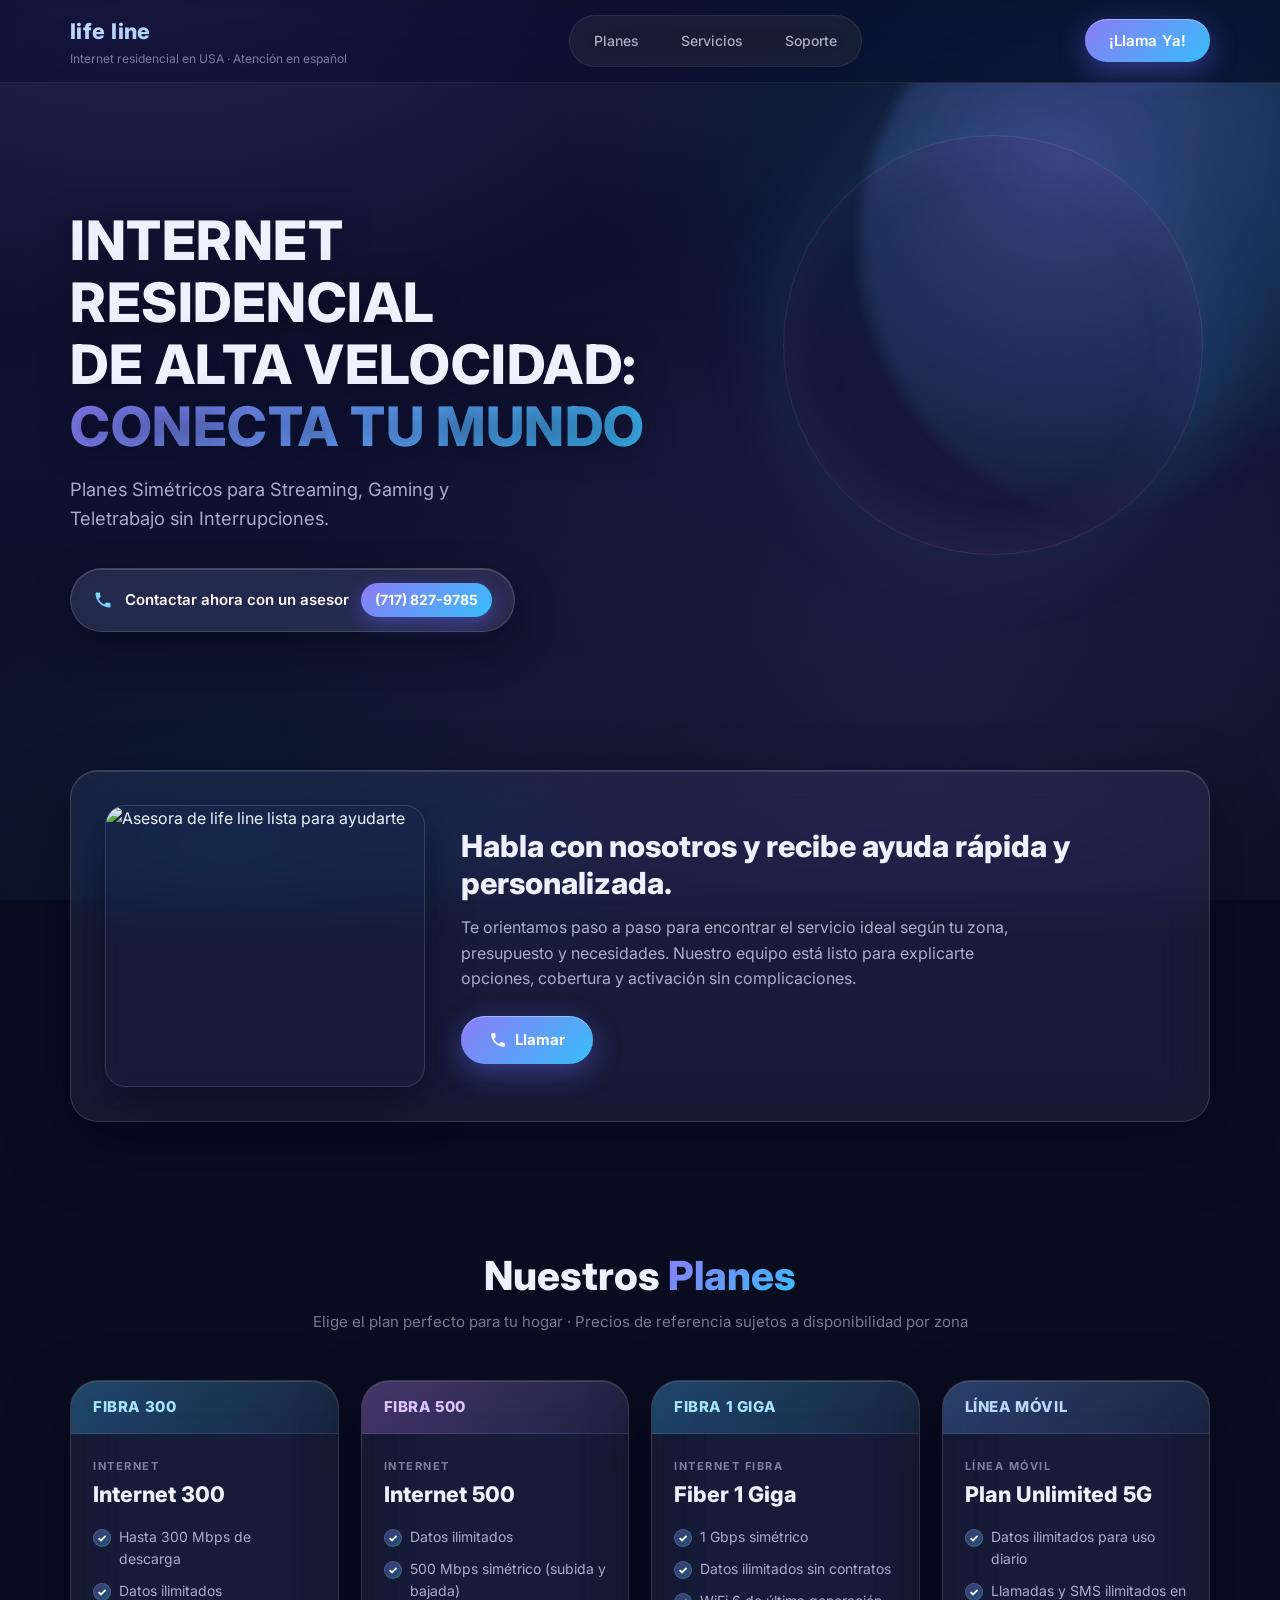
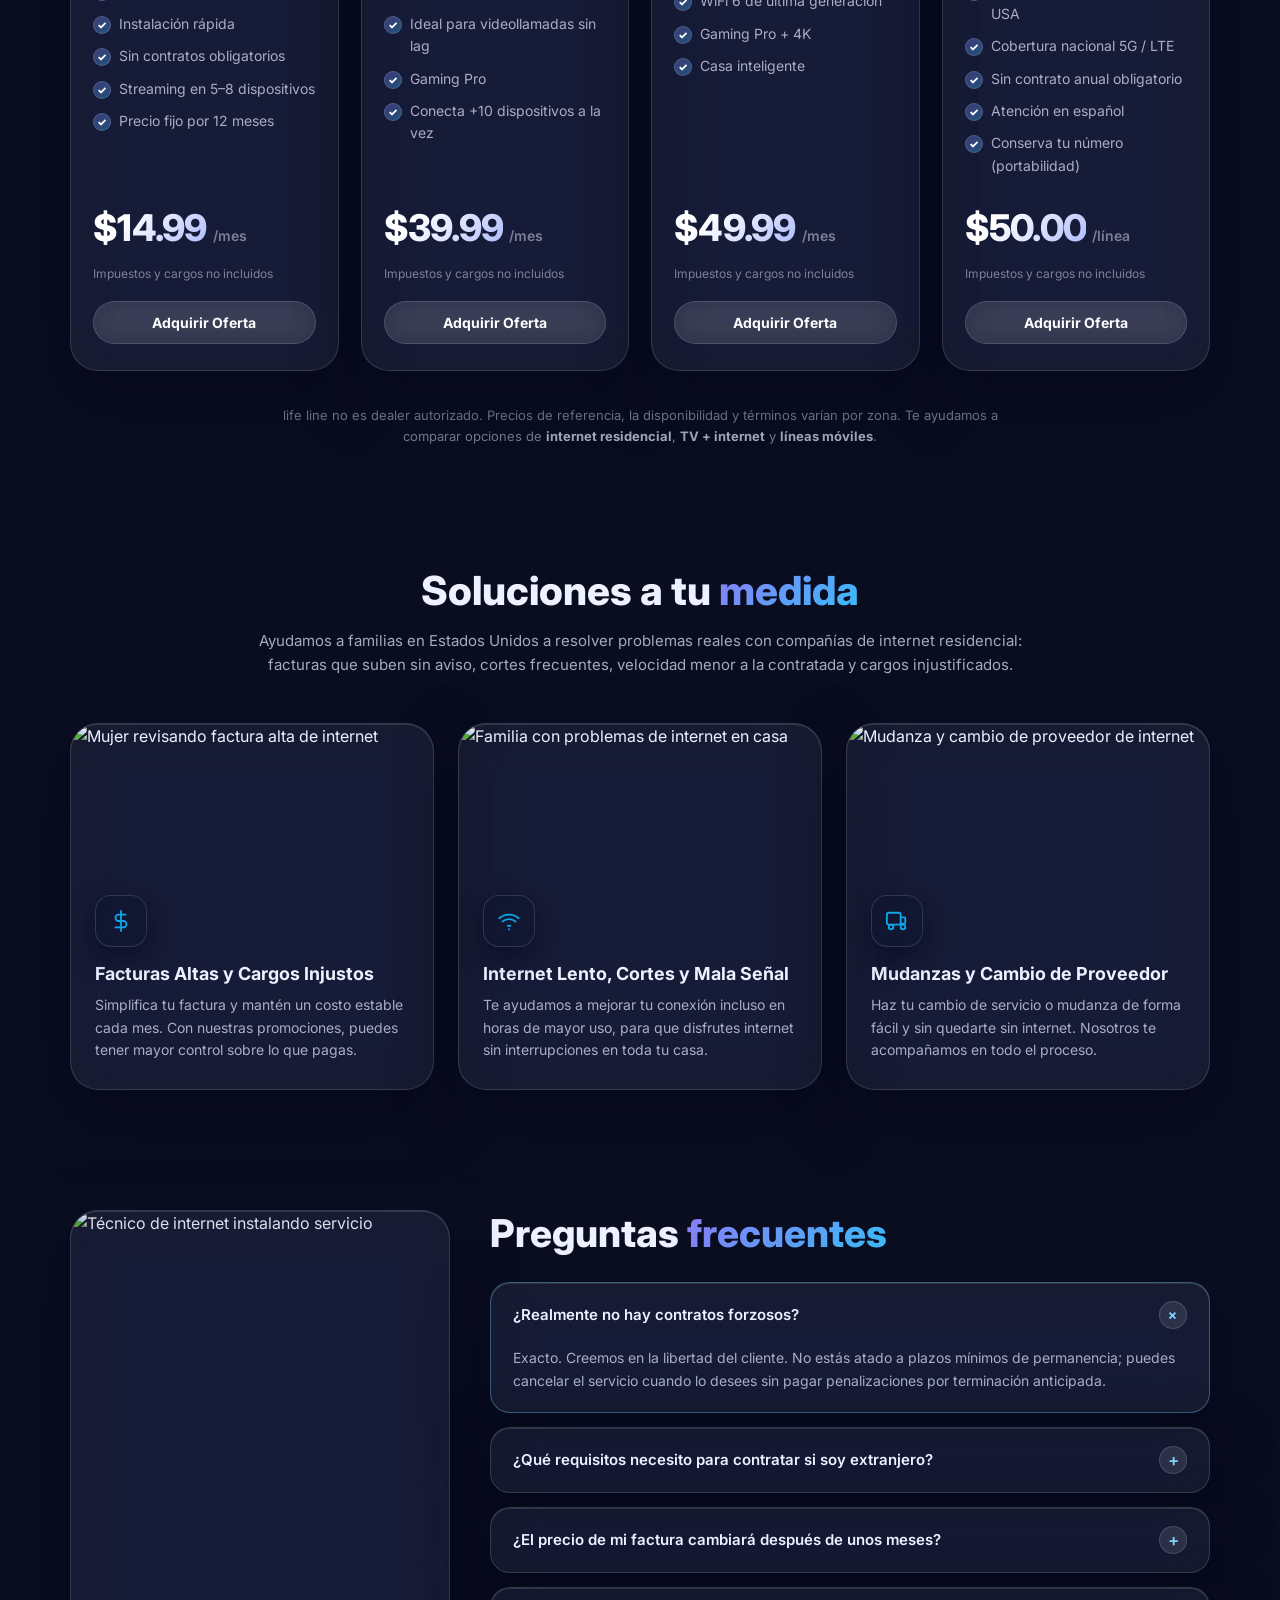
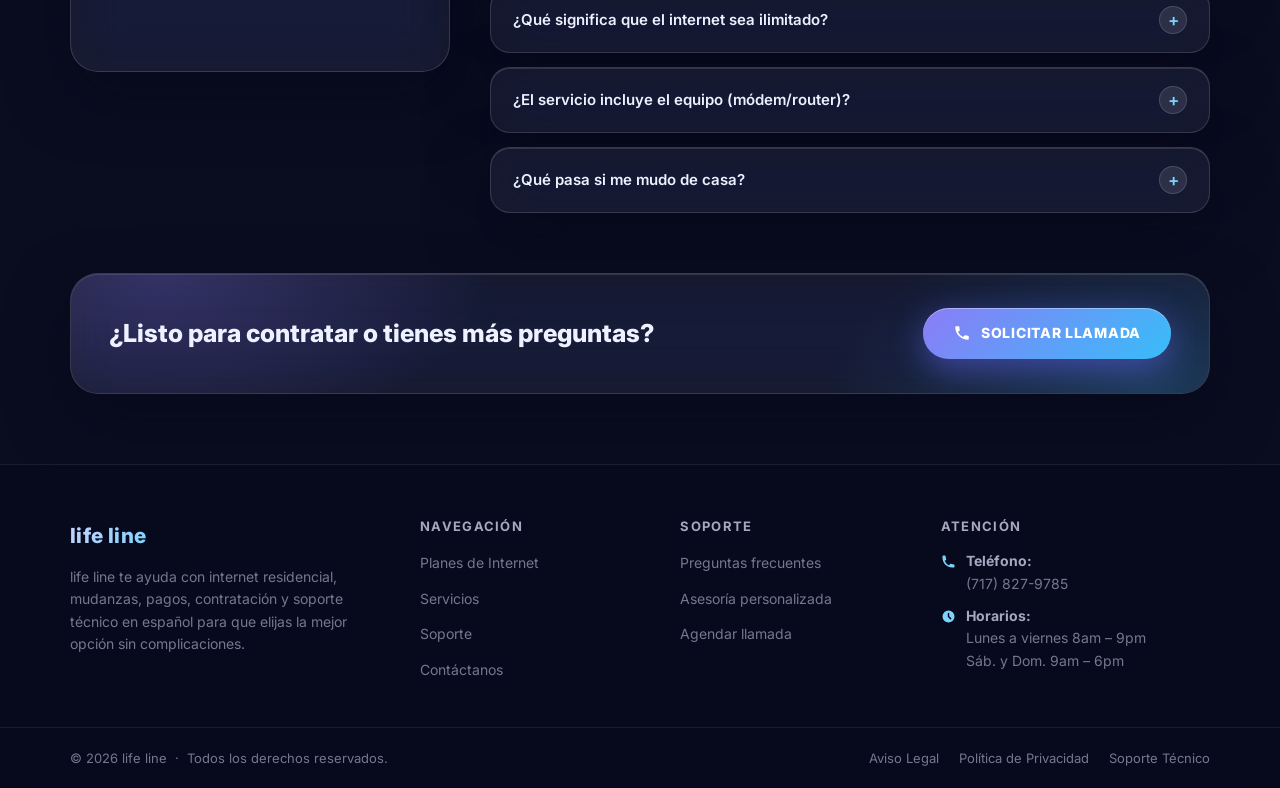
==== commit 9945ced2: "Nombre de marca en minúsculas: life line Co-Authored-By: Claude Fable 5 <noreply@anthropic.com>" ====
--- a/index.html
+++ b/index.html
@@ -5,19 +5,29 @@
     <meta name="viewport" content="width=device-width, initial-scale=1" />
     <meta name="theme-color" content="#0a0d20" />
 
+    <!-- Google tag (gtag.js) -->
+    <script async src="https://www.googletagmanager.com/gtag/js?id=AW-18125901888"></script>
+    <script>
+      window.dataLayer = window.dataLayer || [];
+      function gtag(){dataLayer.push(arguments);}
+      gtag('js', new Date());
+
+      gtag('config', 'AW-18125901888');
+    </script>
+
     <link rel="icon" type="image/svg+xml" href="./images/favicon.svg" />
     <link rel="apple-touch-icon" href="./images/favicon.svg" />
 
-    <title>Life Line | Internet residencial en Estados Unidos (Planes y ayuda en español)</title>
+    <title>life line | Internet residencial en Estados Unidos (Planes y ayuda en español)</title>
     <meta
       name="description"
-      content="Life Line: opciones de internet residencial y servicio en español para clientes en USA. Planes de 300 Mbps fibra e internet inalámbrico 90–300 Mbps. Ayuda para contratar, pagar y soporte."
+      content="life line: opciones de internet residencial y servicio en español para clientes en USA. Planes de 300 Mbps fibra e internet inalámbrico 90–300 Mbps. Ayuda para contratar, pagar y soporte."
     />
 
     <link rel="canonical" href="./" />
 
     <meta property="og:type" content="website" />
-    <meta property="og:title" content="Life Line | Internet residencial en USA" />
+    <meta property="og:title" content="life line | Internet residencial en USA" />
     <meta
       property="og:description"
       content="Planes de internet residencial (fibra 300 Mbps e inalámbrico 90–300 Mbps). Ayuda en español para contratar, pagar y soporte."
@@ -25,7 +35,7 @@
     <meta property="og:locale" content="es_US" />
 
     <meta name="twitter:card" content="summary" />
-    <meta name="twitter:title" content="Life Line | Internet residencial en USA" />
+    <meta name="twitter:title" content="life line | Internet residencial en USA" />
     <meta
       name="twitter:description"
       content="Planes de internet residencial en Estados Unidos. Atención en español." />
@@ -46,7 +56,7 @@
       {
         "@context": "https://schema.org",
         "@type": "LocalBusiness",
-        "name": "Life Line",
+        "name": "life line",
         "areaServed": "US",
         "url": "./",
         "inLanguage": "es",
@@ -68,9 +78,9 @@
     <header class="site-header-dark">
       <div class="container px-4">
         <div class="header-row">
-          <a href="#contenido" class="brand" aria-label="Life Line — inicio">
+          <a href="#contenido" class="brand" aria-label="life line — inicio">
             <div>
-              <div class="brand-name">Life Line</div>
+              <div class="brand-name">life line</div>
               <div class="brand-tagline">Internet residencial en USA · Atención en español</div>
             </div>
           </a>
@@ -118,7 +128,7 @@
         <div class="container px-4">
           <div class="cta-banner-inner">
             <div class="cta-banner-img-wrap">
-              <img src="./images/mujer_call_center.webp" alt="Asesora de Life Line lista para ayudarte" class="cta-banner-img">
+              <img src="./images/mujer_call_center.webp" alt="Asesora de life line lista para ayudarte" class="cta-banner-img">
             </div>
             <div class="cta-banner-text">
               <h2>Habla con nosotros y recibe ayuda rápida y personalizada.</h2>
@@ -236,7 +246,7 @@
           </div>
 
           <p class="planes-legal-v2">
-            Life Line no es dealer autorizado. Precios de referencia, la disponibilidad y términos varían por zona.
+            life line no es dealer autorizado. Precios de referencia, la disponibilidad y términos varían por zona.
             Te ayudamos a comparar opciones de <strong>internet residencial</strong>, <strong>TV + internet</strong> y <strong>líneas móviles</strong>.
           </p>
         </div>
@@ -368,9 +378,9 @@
 
           <div class="footer-new-brand">
             <div class="footer-new-logo">
-              <span>Life Line</span>
-            </div>
-            <p>Life Line te ayuda con internet residencial, mudanzas, pagos, contratación y soporte técnico en español para que elijas la mejor opción sin complicaciones.</p>
+              <span>life line</span>
+            </div>
+            <p>life line te ayuda con internet residencial, mudanzas, pagos, contratación y soporte técnico en español para que elijas la mejor opción sin complicaciones.</p>
           </div>
 
           <div class="footer-new-col">
@@ -412,7 +422,7 @@
       <div class="footer-new-bottom">
         <div class="container px-4">
           <div class="footer-new-bottom-inner">
-            <span>&copy; <span data-year></span> Life Line &nbsp;·&nbsp; Todos los derechos reservados.</span>
+            <span>&copy; <span data-year></span> life line &nbsp;·&nbsp; Todos los derechos reservados.</span>
             <span class="footer-new-links">
               <a href="./legal.html">Aviso Legal</a>
               <a href="./privacy.html">Política de Privacidad</a>
